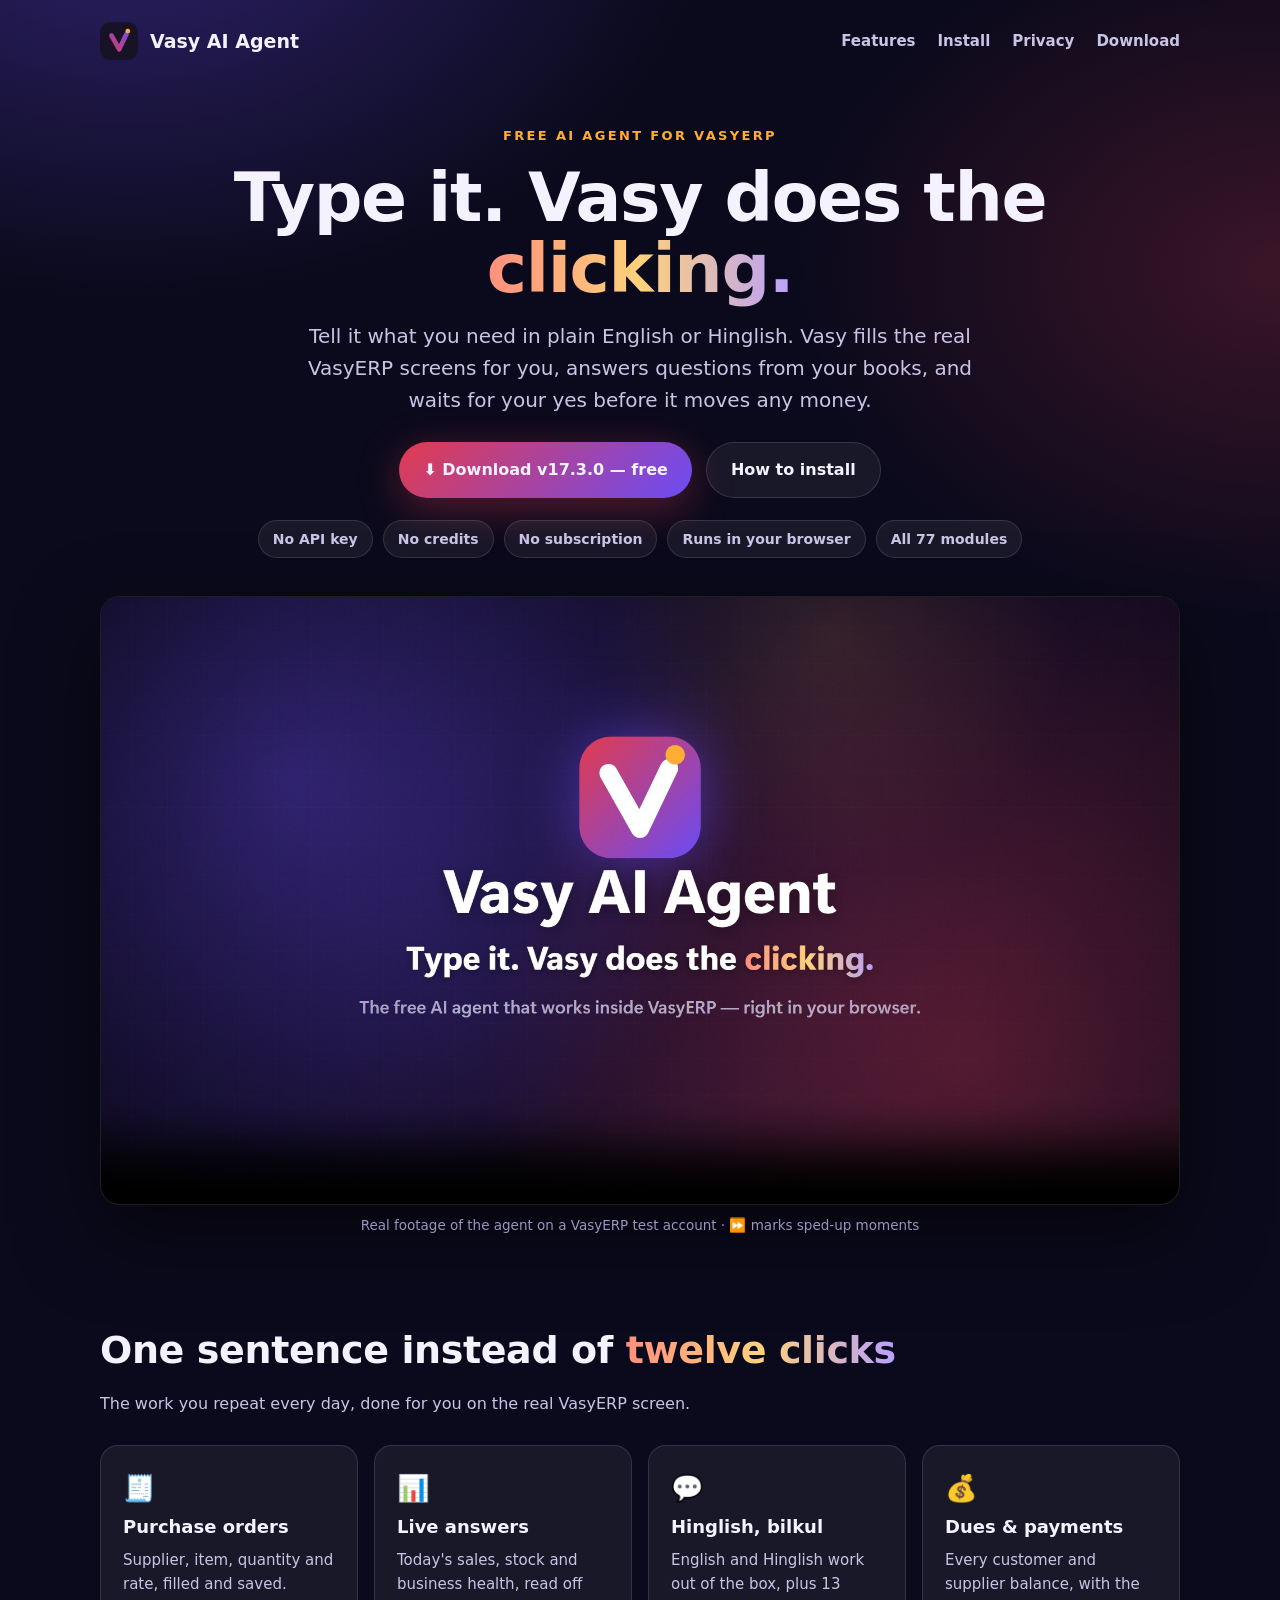
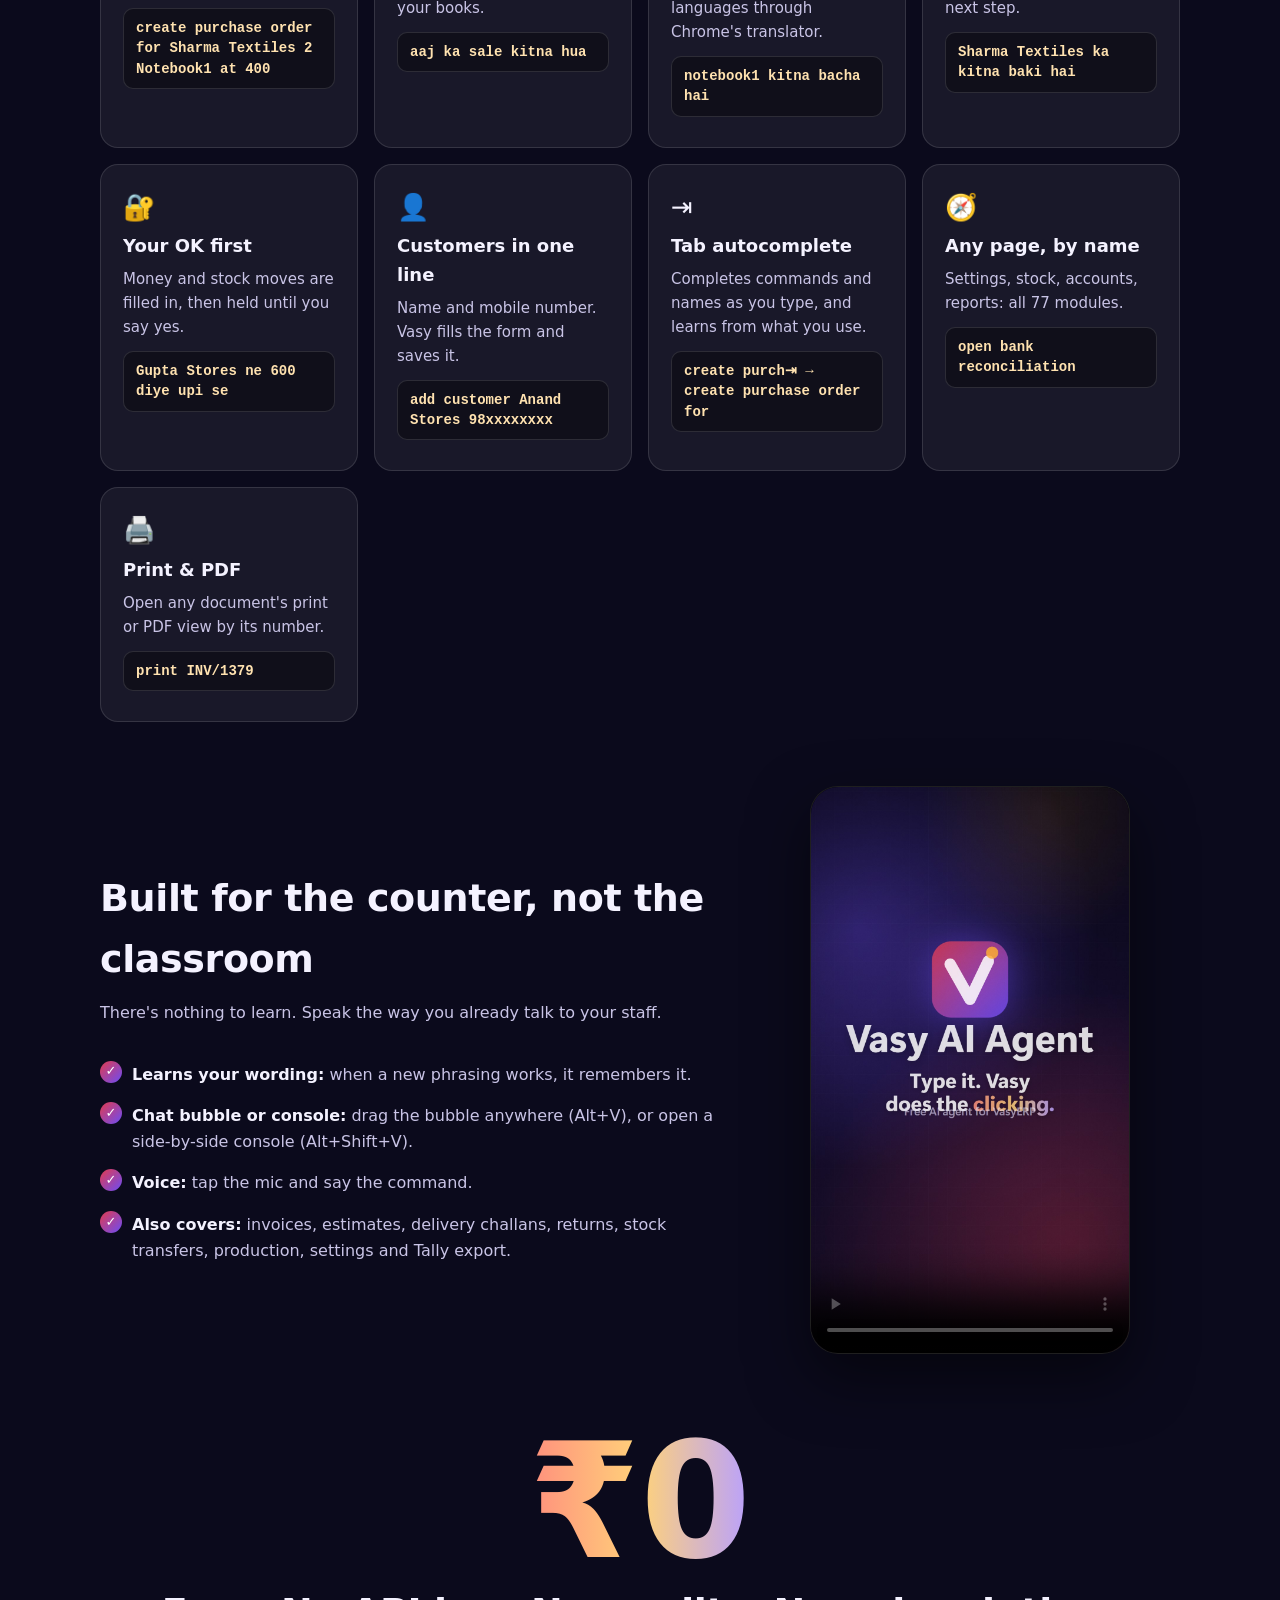
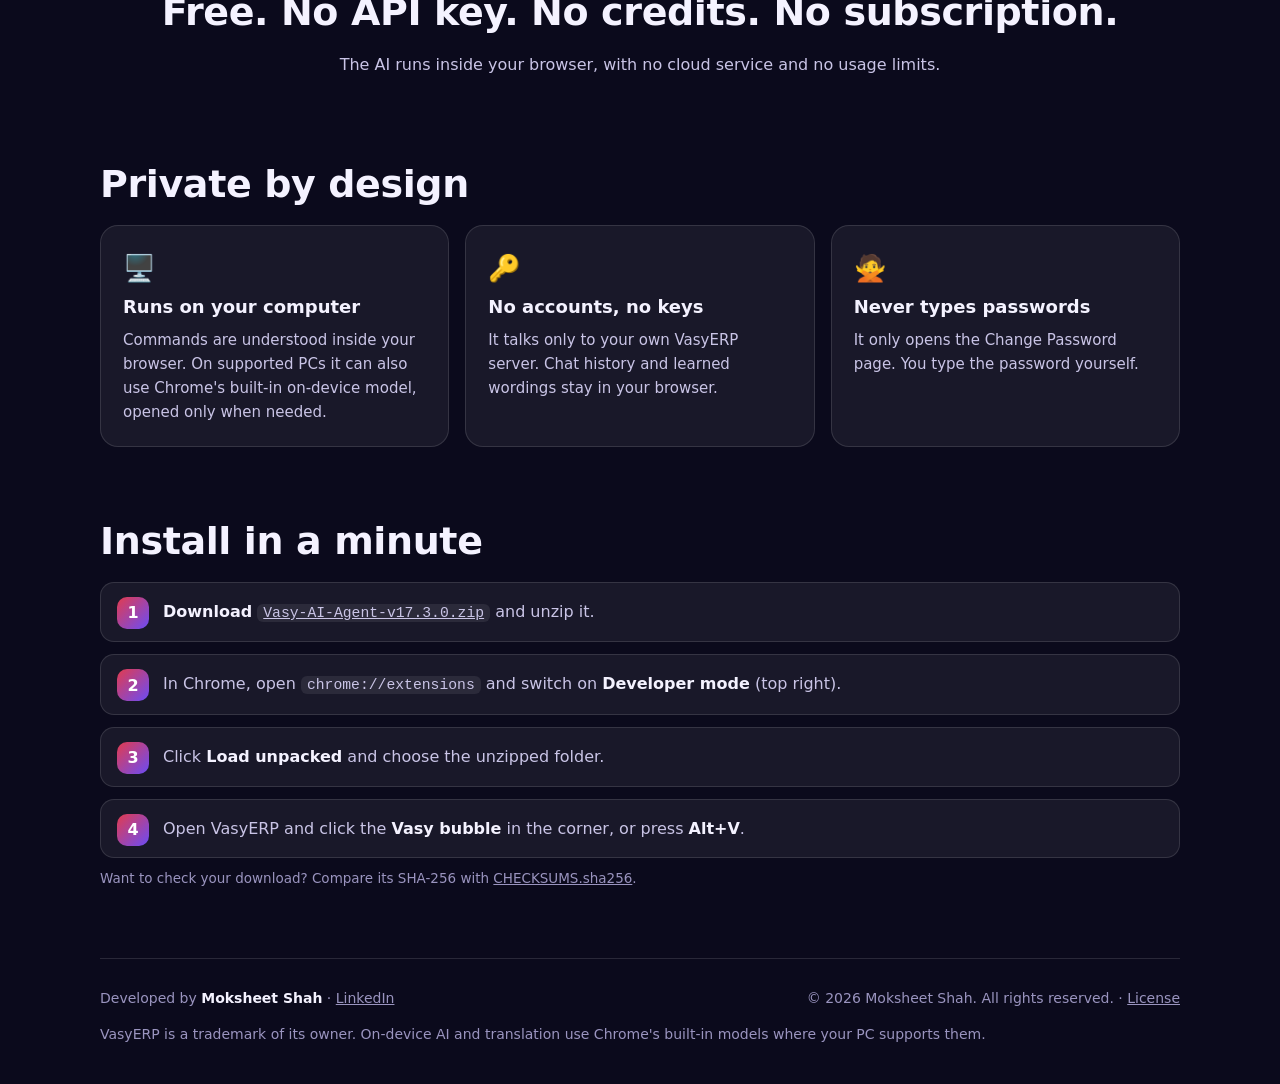
==== index.html @ e2ae98df "Initial Vasy AI Agent release" ====
<!DOCTYPE html>
<!-- © 2026 Moksheet Shah. All rights reserved. Shared for viewing only — no copying, modification or redistribution without written permission. See LICENSE. -->
<html lang="en">
<head>
<meta charset="utf-8">
<meta name="viewport" content="width=device-width, initial-scale=1">
<title>Vasy AI Agent for VasyERP</title>
<meta name="description" content="Free Chrome extension for VasyERP: type what you need in plain English or Hinglish and Vasy fills the screens for you. No API key, no subscription, runs in your browser.">
<meta property="og:title" content="Vasy AI Agent — type it, Vasy does the clicking">
<meta property="og:description" content="Free AI agent for VasyERP. No API key, no credits, no subscription.">
<meta property="og:image" content="media/images/Poster-16x9-reveal.jpg">
<link rel="icon" href="extension/icons/icon32.png">
<style>
  :root {
    --bg: #0b0a1c; --bg2: #15102e; --card: rgba(255,255,255,.06); --line: rgba(255,255,255,.12);
    --text: #f4f2ff; --soft: #c9c4e6; --mute: #9a94bf;
    --red: #E23B4E; --violet: #6B4CF6; --amber: #FFAE33;
    --grad: linear-gradient(135deg, #E23B4E 0%, #6B4CF6 100%);
    --hi: linear-gradient(90deg, #ff8f7d, #ffd27a 50%, #b8a0ff);
  }
  * { box-sizing: border-box; }
  html { scroll-behavior: smooth; }
  body {
    margin: 0; color: var(--text); background: var(--bg);
    font: 16px/1.6 "Segoe UI Variable Display", "Segoe UI", system-ui, -apple-system, Roboto, sans-serif;
    background-image: radial-gradient(60rem 40rem at 10% -10%, rgba(107,76,246,.35), transparent 60%),
                      radial-gradient(50rem 36rem at 100% 30%, rgba(226,59,78,.22), transparent 60%);
    background-attachment: fixed;
  }
  a { color: inherit; }
  .wrap { max-width: 1120px; margin: 0 auto; padding: 0 20px; }
  header.top { display: flex; align-items: center; justify-content: space-between; padding: 22px 0; }
  .brand { display: flex; align-items: center; gap: 12px; font-weight: 750; font-size: 19px; text-decoration: none; }
  .brand img { width: 38px; height: 38px; border-radius: 10px; }
  .nav a { color: var(--soft); text-decoration: none; margin-left: 22px; font-weight: 600; font-size: 15px; }
  .nav a:hover { color: var(--text); }
  .hero { text-align: center; padding: 40px 0 28px; }
  .eyebrow { display: inline-block; font-size: 13px; letter-spacing: .18em; text-transform: uppercase; color: var(--amber); font-weight: 700; }
  h1 { font-size: clamp(36px, 6vw, 68px); line-height: 1.05; margin: 14px 0 16px; letter-spacing: -.02em; }
  .hl { background: var(--hi); -webkit-background-clip: text; background-clip: text; color: transparent; }
  .lead { font-size: clamp(17px, 2vw, 20px); color: var(--soft); max-width: 720px; margin: 0 auto 26px; }
  .cta { display: flex; gap: 14px; justify-content: center; flex-wrap: wrap; }
  .btn { display: inline-flex; align-items: center; gap: 10px; padding: 14px 24px; border-radius: 999px; font-weight: 750; text-decoration: none; font-size: 16px; }
  .btn.primary { background: var(--grad); box-shadow: 0 10px 40px rgba(226,59,78,.35); }
  .btn.ghost { border: 1.5px solid var(--line); background: var(--card); }
  .btn:hover { transform: translateY(-1px); }
  .pills { display: flex; gap: 10px; justify-content: center; flex-wrap: wrap; margin: 22px 0 0; padding: 0; list-style: none; }
  .pills li { padding: 7px 14px; border-radius: 999px; background: var(--card); border: 1px solid var(--line); font-size: 14px; color: var(--soft); font-weight: 600; }
  .film { margin: 38px auto 10px; border-radius: 20px; overflow: hidden; border: 1px solid var(--line); box-shadow: 0 30px 80px rgba(0,0,0,.55); background: #000; }
  .film video { display: block; width: 100%; height: auto; }
  .note { text-align: center; color: var(--mute); font-size: 13.5px; margin: 10px 0 0; }
  section { padding: 56px 0 8px; }
  h2 { font-size: clamp(26px, 3.4vw, 38px); margin: 0 0 10px; letter-spacing: -.01em; }
  .sub { color: var(--soft); margin: 0 0 28px; max-width: 680px; }
  .grid { display: grid; grid-template-columns: repeat(auto-fit, minmax(250px, 1fr)); gap: 16px; }
  .card { background: var(--card); border: 1px solid var(--line); border-radius: 18px; padding: 22px; }
  .card h3 { margin: 4px 0 6px; font-size: 18px; }
  .card p { margin: 0; color: var(--soft); font-size: 15px; }
  .ico { font-size: 26px; }
  .cmd { display: block; font: 600 14px/1.45 Consolas, "Cascadia Mono", monospace; background: rgba(0,0,0,.35); border: 1px solid var(--line);
         border-radius: 10px; padding: 9px 12px; margin: 12px 0 8px; color: #ffe2b0; overflow-wrap: anywhere; }
  .split { display: grid; grid-template-columns: 1.2fr .8fr; gap: 28px; align-items: center; }
  .phone { max-width: 320px; margin: 0 auto; border-radius: 28px; overflow: hidden; border: 1px solid var(--line); box-shadow: 0 24px 60px rgba(0,0,0,.5); background: #000; }
  .phone video { display: block; width: 100%; height: auto; }
  ul.ticks { list-style: none; padding: 0; margin: 0; }
  ul.ticks li { padding: 8px 0 8px 32px; position: relative; color: var(--soft); }
  ul.ticks li::before { content: "✓"; position: absolute; left: 0; top: 7px; width: 22px; height: 22px; border-radius: 50%; background: var(--grad); color: #fff; font-size: 13px; font-weight: 800; display: grid; place-items: center; }
  ol.steps { counter-reset: s; list-style: none; padding: 0; margin: 0; display: grid; gap: 12px; }
  ol.steps li { counter-increment: s; background: var(--card); border: 1px solid var(--line); border-radius: 14px; padding: 16px 18px 16px 62px; position: relative; color: var(--soft); }
  ol.steps li::before { content: counter(s); position: absolute; left: 16px; top: 14px; width: 32px; height: 32px; border-radius: 10px; background: var(--grad); color: #fff; font-weight: 800; display: grid; place-items: center; }
  ol.steps b, ul.ticks b { color: var(--text); }
  code { font-family: Consolas, "Cascadia Mono", monospace; background: rgba(255,255,255,.08); padding: 1px 6px; border-radius: 6px; font-size: .92em; }
  .value { text-align: center; padding: 60px 0 20px; }
  .zero { font-size: clamp(80px, 14vw, 160px); font-weight: 800; line-height: 1; margin: 0; }
  footer { border-top: 1px solid var(--line); margin-top: 60px; padding: 28px 0 40px; color: var(--mute); font-size: 14px; }
  footer .row { display: flex; justify-content: space-between; gap: 16px; flex-wrap: wrap; }
  @media (max-width: 760px) {
    .nav { display: none; }
    .split { grid-template-columns: 1fr; }
    .hero { padding-top: 20px; }
  }
</style>
</head>
<body>
<div class="wrap">
  <header class="top">
    <a class="brand" href="#"><img src="extension/icons/icon128.png" alt="">Vasy AI Agent</a>
    <nav class="nav"><a href="#features">Features</a><a href="#install">Install</a><a href="#privacy">Privacy</a><a href="release/Vasy-AI-Agent-v17.3.0.zip" download>Download</a></nav>
  </header>

  <div class="hero">
    <span class="eyebrow">Free AI agent for VasyERP</span>
    <h1>Type it. Vasy does the <span class="hl">clicking.</span></h1>
    <p class="lead">Tell it what you need in plain English or Hinglish. Vasy fills the real VasyERP screens for you, answers questions from your books, and waits for your yes before it moves any money.</p>
    <div class="cta">
      <a class="btn primary" href="release/Vasy-AI-Agent-v17.3.0.zip" download>⬇ Download v17.3.0 — free</a>
      <a class="btn ghost" href="#install">How to install</a>
    </div>
    <ul class="pills"><li>No API key</li><li>No credits</li><li>No subscription</li><li>Runs in your browser</li><li>All 77 modules</li></ul>
    <div class="film">
      <video controls playsinline preload="metadata" poster="media/images/Poster-16x9-reveal.jpg">
        <source src="media/video/Vasy-AI-Agent-Ad-16x9.mp4" type="video/mp4">
      </video>
    </div>
    <p class="note">Real footage of the agent on a VasyERP test account · ⏩ marks sped-up moments</p>
  </div>

  <section id="features">
    <h2>One sentence instead of <span class="hl">twelve clicks</span></h2>
    <p class="sub">The work you repeat every day, done for you on the real VasyERP screen.</p>
    <div class="grid">
      <div class="card"><div class="ico">🧾</div><h3>Purchase orders</h3><p>Supplier, item, quantity and rate, filled and saved.</p><span class="cmd">create purchase order for Sharma Textiles 2 Notebook1 at 400</span></div>
      <div class="card"><div class="ico">📊</div><h3>Live answers</h3><p>Today's sales, stock and business health, read off your books.</p><span class="cmd">aaj ka sale kitna hua</span></div>
      <div class="card"><div class="ico">💬</div><h3>Hinglish, bilkul</h3><p>English and Hinglish work out of the box, plus 13 languages through Chrome's translator.</p><span class="cmd">notebook1 kitna bacha hai</span></div>
      <div class="card"><div class="ico">💰</div><h3>Dues &amp; payments</h3><p>Every customer and supplier balance, with the next step.</p><span class="cmd">Sharma Textiles ka kitna baki hai</span></div>
      <div class="card"><div class="ico">🔐</div><h3>Your OK first</h3><p>Money and stock moves are filled in, then held until you say yes.</p><span class="cmd">Gupta Stores ne 600 diye upi se</span></div>
      <div class="card"><div class="ico">👤</div><h3>Customers in one line</h3><p>Name and mobile number. Vasy fills the form and saves it.</p><span class="cmd">add customer Anand Stores 98xxxxxxxx</span></div>
      <div class="card"><div class="ico">⇥</div><h3>Tab autocomplete</h3><p>Completes commands and names as you type, and learns from what you use.</p><span class="cmd">create purch⇥ → create purchase order for</span></div>
      <div class="card"><div class="ico">🧭</div><h3>Any page, by name</h3><p>Settings, stock, accounts, reports: all 77 modules.</p><span class="cmd">open bank reconciliation</span></div>
      <div class="card"><div class="ico">🖨️</div><h3>Print &amp; PDF</h3><p>Open any document's print or PDF view by its number.</p><span class="cmd">print INV/1379</span></div>
    </div>
  </section>

  <section>
    <div class="split">
      <div>
        <h2>Built for the counter, not the classroom</h2>
        <p class="sub">There's nothing to learn. Speak the way you already talk to your staff.</p>
        <ul class="ticks">
          <li><b>Learns your wording:</b> when a new phrasing works, it remembers it.</li>
          <li><b>Chat bubble or console:</b> drag the bubble anywhere (Alt+V), or open a side-by-side console (Alt+Shift+V).</li>
          <li><b>Voice:</b> tap the mic and say the command.</li>
          <li><b>Also covers:</b> invoices, estimates, delivery challans, returns, stock transfers, production, settings and Tally export.</li>
        </ul>
      </div>
      <div class="phone">
        <video controls playsinline preload="metadata" poster="media/images/Poster-9x16-reveal.jpg">
          <source src="media/video/Vasy-AI-Agent-Ad-9x16.mp4" type="video/mp4">
        </video>
      </div>
    </div>
  </section>

  <div class="value">
    <p class="zero"><span class="hl">₹0</span></p>
    <h2>Free. No API key. No credits. No subscription.</h2>
    <p class="sub" style="margin: 0 auto">The AI runs inside your browser, with no cloud service and no usage limits.</p>
  </div>

  <section id="privacy">
    <h2>Private by design</h2>
    <div class="grid">
      <div class="card"><div class="ico">🖥️</div><h3>Runs on your computer</h3><p>Commands are understood inside your browser. On supported PCs it can also use Chrome's built-in on-device model, opened only when needed.</p></div>
      <div class="card"><div class="ico">🔑</div><h3>No accounts, no keys</h3><p>It talks only to your own VasyERP server. Chat history and learned wordings stay in your browser.</p></div>
      <div class="card"><div class="ico">🙅</div><h3>Never types passwords</h3><p>It only opens the Change Password page. You type the password yourself.</p></div>
    </div>
  </section>

  <section id="install">
    <h2>Install in a minute</h2>
    <ol class="steps">
      <li><b>Download</b> <a href="release/Vasy-AI-Agent-v17.3.0.zip" download><code>Vasy-AI-Agent-v17.3.0.zip</code></a> and unzip it.</li>
      <li>In Chrome, open <code>chrome://extensions</code> and switch on <b>Developer mode</b> (top right).</li>
      <li>Click <b>Load unpacked</b> and choose the unzipped folder.</li>
      <li>Open VasyERP and click the <b>Vasy bubble</b> in the corner, or press <b>Alt+V</b>.</li>
    </ol>
    <p class="note" style="text-align:left">Want to check your download? Compare its SHA-256 with <a href="CHECKSUMS.sha256">CHECKSUMS.sha256</a>.</p>
  </section>

  <footer>
    <div class="row">
      <div>Developed by <b style="color:var(--text)">Moksheet Shah</b> · <a href="https://www.linkedin.com/in/moksheet-shah-14a30a21a/">LinkedIn</a></div>
      <div>© 2026 Moksheet Shah. All rights reserved. · <a href="LICENSE">License</a></div>
    </div>
    <p style="margin:14px 0 0">VasyERP is a trademark of its owner. On-device AI and translation use Chrome's built-in models where your PC supports them.</p>
  </footer>
</div>
</body>
</html>
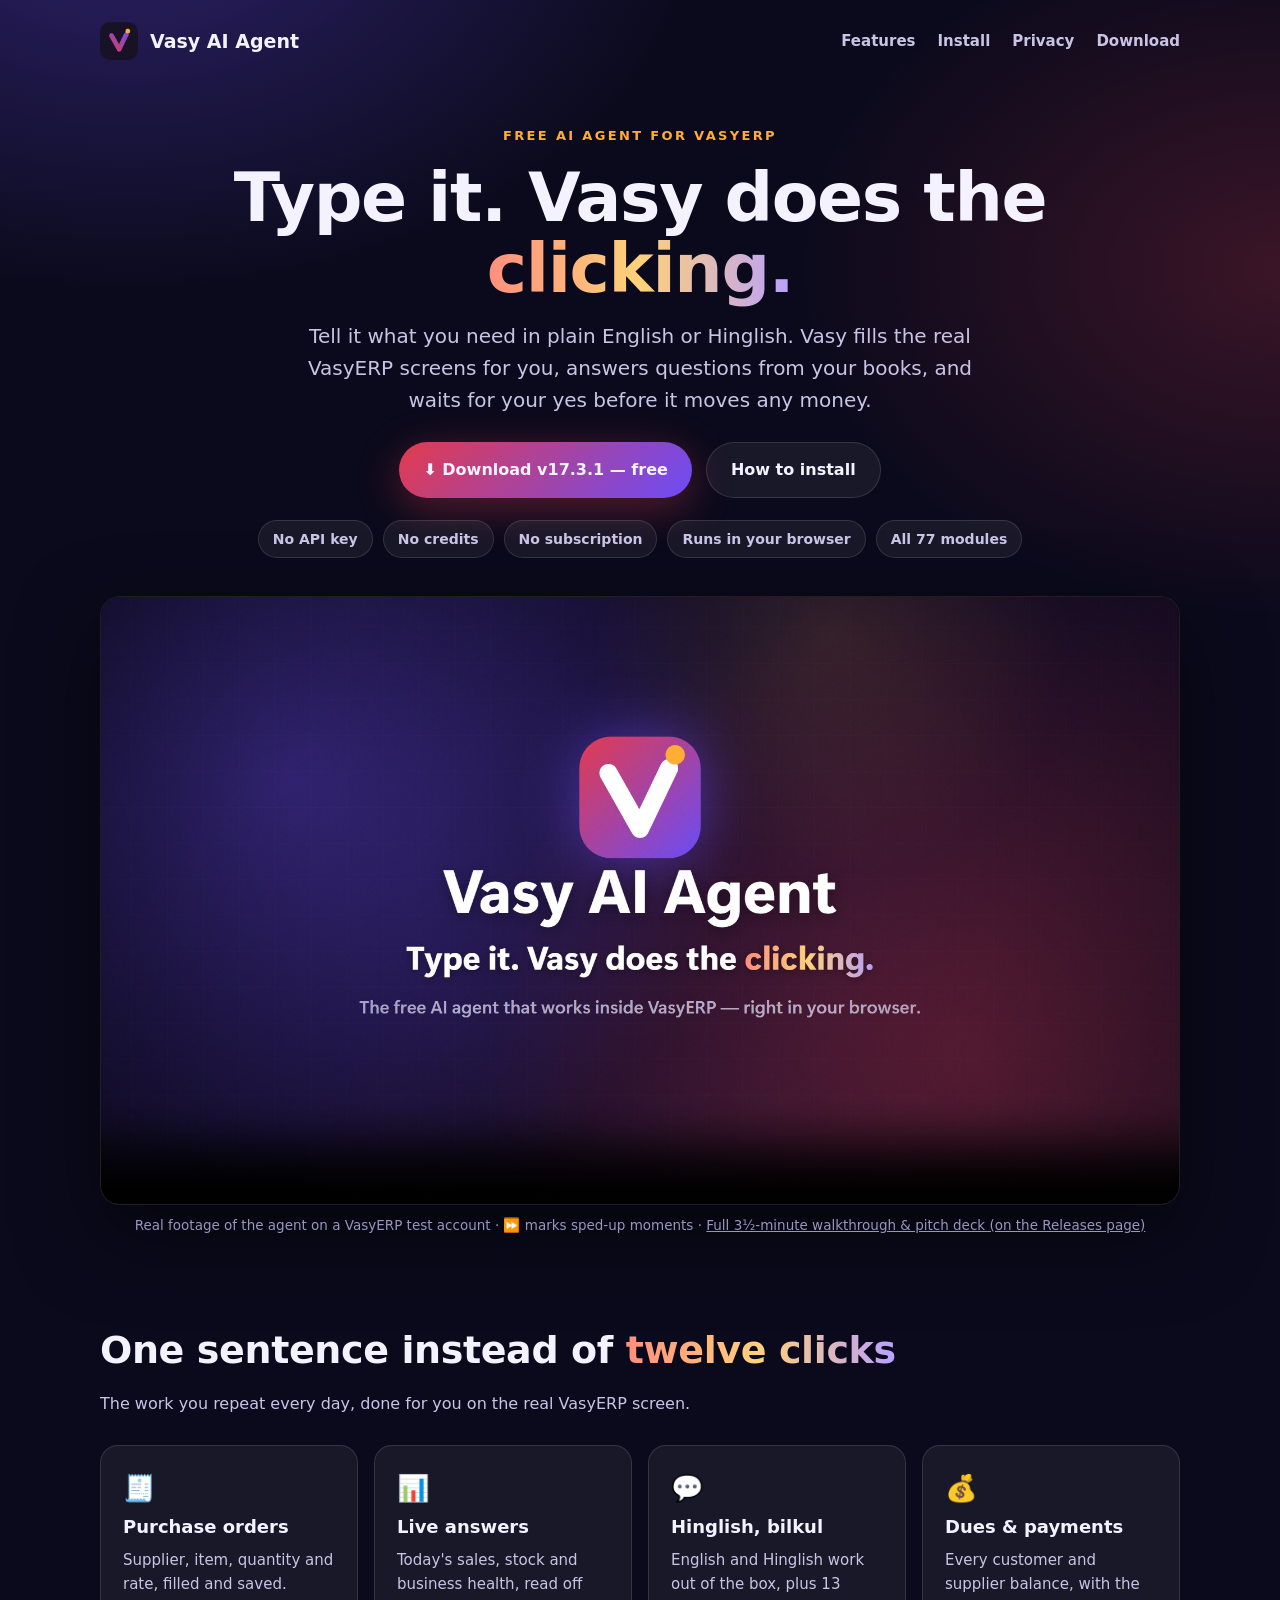
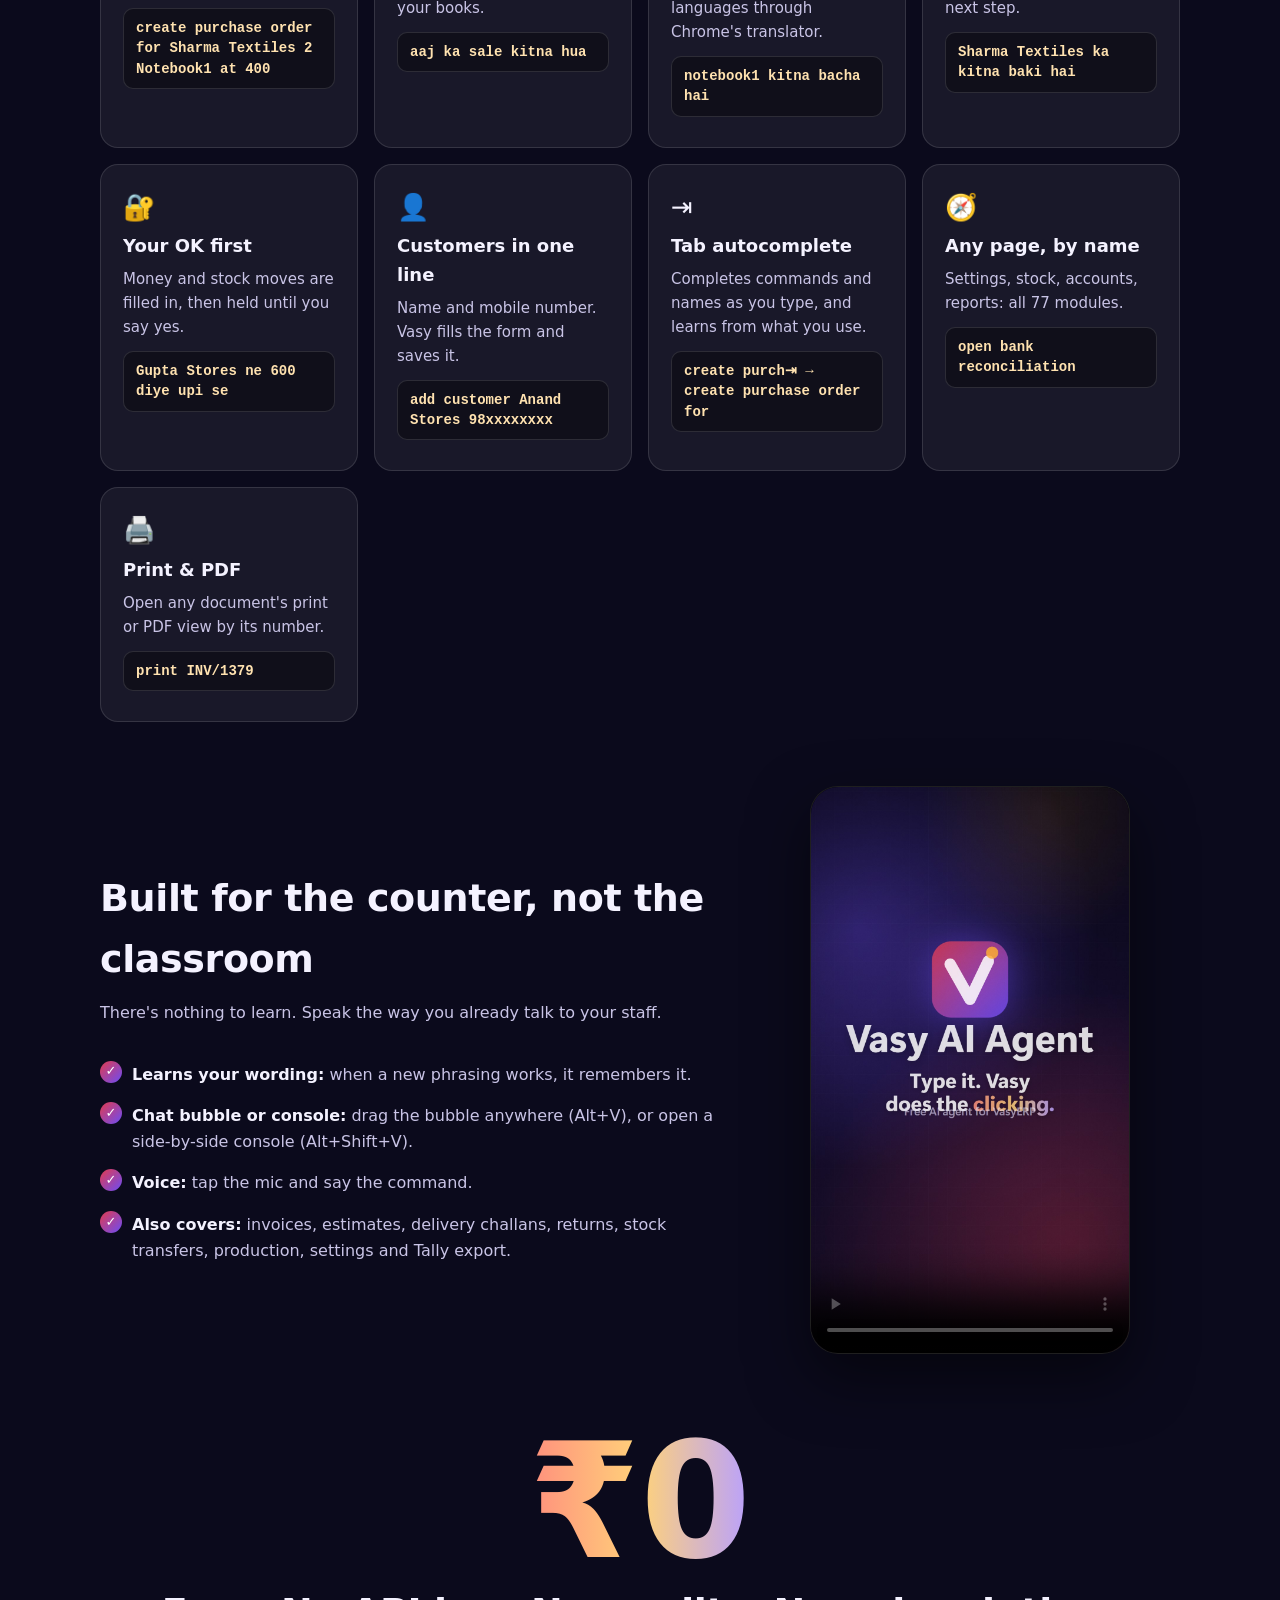
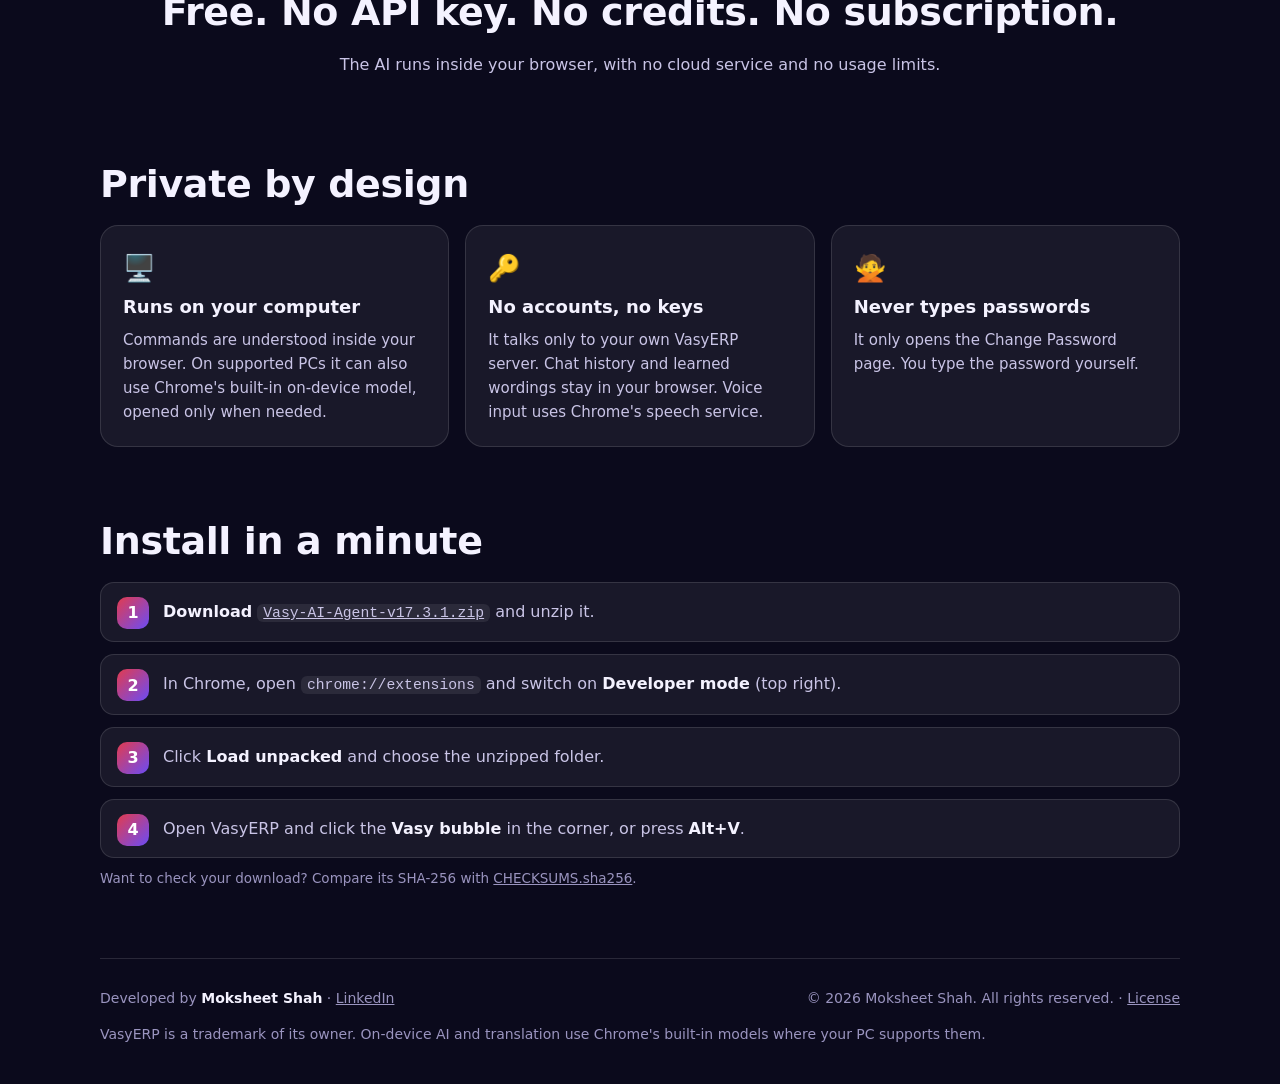
==== commit d6c4a79b: "Vasy AI Agent v17.3.1 — dashboard decimals fix, walkthrough film and pitch deck on the release" ====
--- a/index.html
+++ b/index.html
@@ -85,7 +85,7 @@
 <div class="wrap">
   <header class="top">
     <a class="brand" href="#"><img src="extension/icons/icon128.png" alt="">Vasy AI Agent</a>
-    <nav class="nav"><a href="#features">Features</a><a href="#install">Install</a><a href="#privacy">Privacy</a><a href="release/Vasy-AI-Agent-v17.3.0.zip" download>Download</a></nav>
+    <nav class="nav"><a href="#features">Features</a><a href="#install">Install</a><a href="#privacy">Privacy</a><a href="release/Vasy-AI-Agent-v17.3.1.zip" download>Download</a></nav>
   </header>
 
   <div class="hero">
@@ -93,7 +93,7 @@
     <h1>Type it. Vasy does the <span class="hl">clicking.</span></h1>
     <p class="lead">Tell it what you need in plain English or Hinglish. Vasy fills the real VasyERP screens for you, answers questions from your books, and waits for your yes before it moves any money.</p>
     <div class="cta">
-      <a class="btn primary" href="release/Vasy-AI-Agent-v17.3.0.zip" download>⬇ Download v17.3.0 — free</a>
+      <a class="btn primary" href="release/Vasy-AI-Agent-v17.3.1.zip" download>⬇ Download v17.3.1 — free</a>
       <a class="btn ghost" href="#install">How to install</a>
     </div>
     <ul class="pills"><li>No API key</li><li>No credits</li><li>No subscription</li><li>Runs in your browser</li><li>All 77 modules</li></ul>
@@ -102,7 +102,7 @@
         <source src="media/video/Vasy-AI-Agent-Ad-16x9.mp4" type="video/mp4">
       </video>
     </div>
-    <p class="note">Real footage of the agent on a VasyERP test account · ⏩ marks sped-up moments</p>
+    <p class="note">Real footage of the agent on a VasyERP test account · ⏩ marks sped-up moments · <a class="rel" href="#">Full 3½-minute walkthrough &amp; pitch deck (on the Releases page)</a></p>
   </div>
 
   <section id="features">
@@ -151,7 +151,7 @@
     <h2>Private by design</h2>
     <div class="grid">
       <div class="card"><div class="ico">🖥️</div><h3>Runs on your computer</h3><p>Commands are understood inside your browser. On supported PCs it can also use Chrome's built-in on-device model, opened only when needed.</p></div>
-      <div class="card"><div class="ico">🔑</div><h3>No accounts, no keys</h3><p>It talks only to your own VasyERP server. Chat history and learned wordings stay in your browser.</p></div>
+      <div class="card"><div class="ico">🔑</div><h3>No accounts, no keys</h3><p>It talks only to your own VasyERP server. Chat history and learned wordings stay in your browser. Voice input uses Chrome's speech service.</p></div>
       <div class="card"><div class="ico">🙅</div><h3>Never types passwords</h3><p>It only opens the Change Password page. You type the password yourself.</p></div>
     </div>
   </section>
@@ -159,7 +159,7 @@
   <section id="install">
     <h2>Install in a minute</h2>
     <ol class="steps">
-      <li><b>Download</b> <a href="release/Vasy-AI-Agent-v17.3.0.zip" download><code>Vasy-AI-Agent-v17.3.0.zip</code></a> and unzip it.</li>
+      <li><b>Download</b> <a href="release/Vasy-AI-Agent-v17.3.1.zip" download><code>Vasy-AI-Agent-v17.3.1.zip</code></a> and unzip it.</li>
       <li>In Chrome, open <code>chrome://extensions</code> and switch on <b>Developer mode</b> (top right).</li>
       <li>Click <b>Load unpacked</b> and choose the unzipped folder.</li>
       <li>Open VasyERP and click the <b>Vasy bubble</b> in the corner, or press <b>Alt+V</b>.</li>
@@ -175,5 +175,11 @@
     <p style="margin:14px 0 0">VasyERP is a trademark of its owner. On-device AI and translation use Chrome's built-in models where your PC supports them.</p>
   </footer>
 </div>
+<script>
+  // GitHub Pages lives at <user>.github.io/<repo>/ — point "Releases" at github.com/<user>/<repo>/releases/latest
+  (() => { const u = location.hostname.split('.')[0], r = location.pathname.split('/').filter(Boolean)[0];
+    const href = location.hostname.endsWith('github.io') && r ? `https://github.com/${u}/${r}/releases/latest` : 'release-assets/';
+    document.querySelectorAll('a.rel').forEach(a => a.href = href); })();
+</script>
 </body>
 </html>
